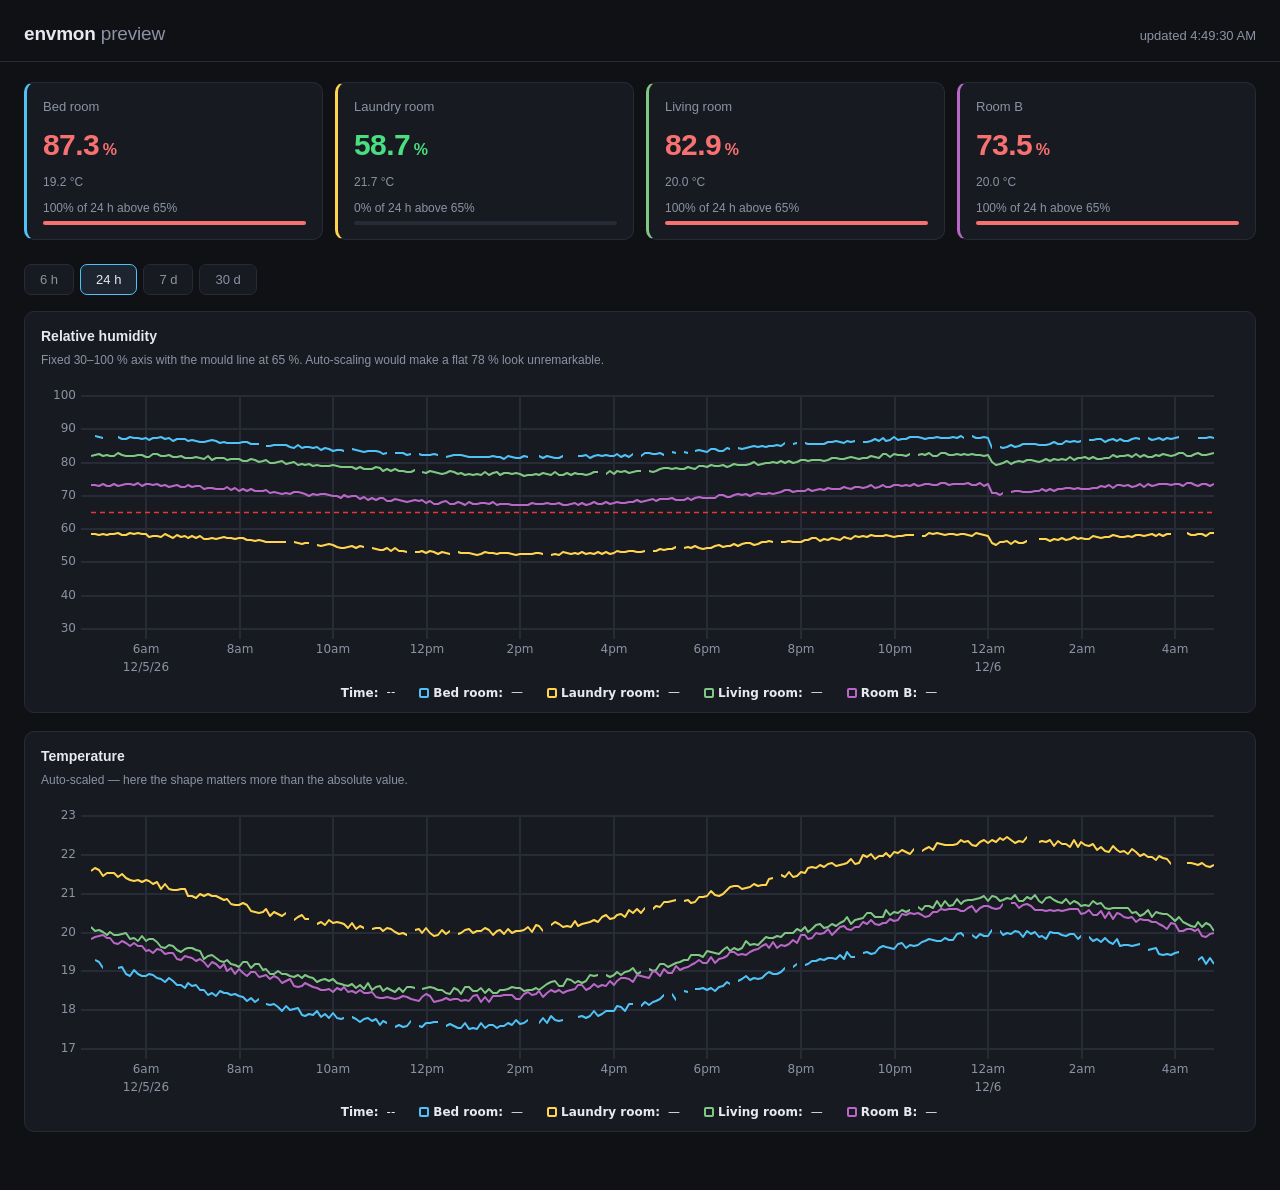
==== preview.html @ d64f8c2d "envmon dashboard: live humidity view built around the mould line Reads the reading_5m view from Supa" ====
<!doctype html>
<html lang="en">
<head>
<meta charset="utf-8">
<meta name="viewport" content="width=device-width, initial-scale=1">
<title>envmon — preview</title>
<link rel="stylesheet" href="vendor/uPlot.min.css">
<link rel="stylesheet" href="style.css">
</head>
<body>
<header>
  <h1>envmon <span style="color:var(--muted);font-weight:400">preview</span></h1>
  <span id="status">connecting…</span>
</header>
<main>
  <div id="cards"></div>
  <div id="ranges" role="group" aria-label="Time range"></div>
  <div id="error" hidden></div>
  <div id="empty" hidden>No readings in this range.</div>
  <section class="chart-panel" id="panel-rh">
    <h2>Relative humidity</h2>
    <p class="note">Fixed 30–100 % axis with the mould line at <span id="thr">65</span> %.
       Auto-scaling would make a flat 78 % look unremarkable.</p>
    <div id="chart-rh"></div>
  </section>
  <section class="chart-panel" id="panel-t">
    <h2>Temperature</h2>
    <p class="note">Auto-scaled — here the shape matters more than the absolute value.</p>
    <div id="chart-t"></div>
  </section>
</main>

<script src="vendor/uPlot.iife.min.js"></script>
<script>
/* Offline preview: stubs the Supabase call with synthetic readings so the
 * layout, thresholds and gap handling can be worked on without a token or a
 * live database. Shapes mirror what the real deployment produces, including a
 * sensor that drops buckets. */
window.ENVMON_CONFIG = { supabaseUrl: 'http://preview', token: 'preview', humidityThreshold: 65 };

const ROOMS = [
  { mac: 'A4:C1:38:5C:15:F1', label: 'Bed room',     rh: 84, t: 18.7, drop: 0.35 },
  { mac: 'A4:C1:38:DE:38:9B', label: 'Living room',  rh: 79, t: 19.6, drop: 0.02 },
  { mac: 'A4:C1:38:1A:8C:9A', label: 'Room B',       rh: 70, t: 19.4, drop: 0.02 },
  { mac: 'A4:C1:38:1C:ED:5C', label: 'Laundry room', rh: 55, t: 21.1, drop: 0.15 },
];

window.fetch = async (url) => {
  const hours = /gte\.([^&]+)/.exec(url);
  const since = hours ? Date.parse(decodeURIComponent(hours[1])) : Date.now() - 864e5;
  const step = 5 * 60e3;
  const rows = [];
  for (let t = since; t <= Date.now(); t += step) {
    const phase = (t / 36e5) % 24;
    for (const r of ROOMS) {
      if (Math.random() < r.drop * 0.3) continue;      // a missed bucket
      rows.push({
        bucket: new Date(t).toISOString(),
        mac: r.mac,
        label: r.label,
        humid: +(r.rh + Math.sin(phase / 3) * 3 + Math.random()).toFixed(2),
        temp_c: +(r.t + Math.cos(phase / 4) * 1.2 + Math.random() * 0.2).toFixed(2),
      });
    }
  }
  return { ok: true, status: 200, json: async () => rows, text: async () => '' };
};
</script>
<script src="app.js"></script>
</body>
</html>
---- vendor/uPlot.min.css ----
.uplot, .uplot *, .uplot *::before, .uplot *::after {box-sizing: border-box;}.uplot {font-family: system-ui, -apple-system, "Segoe UI", Roboto, "Helvetica Neue", Arial, "Noto Sans", sans-serif, "Apple Color Emoji", "Segoe UI Emoji", "Segoe UI Symbol", "Noto Color Emoji";line-height: 1.5;width: min-content;}.u-title {text-align: center;font-size: 18px;font-weight: bold;}.u-wrap {position: relative;user-select: none;}.u-over, .u-under {position: absolute;}.u-under {overflow: hidden;}.uplot canvas {display: block;position: relative;width: 100%;height: 100%;}.u-axis {position: absolute;}.u-legend {font-size: 14px;margin: auto;text-align: center;}.u-inline {display: block;}.u-inline * {display: inline-block;}.u-inline tr {margin-right: 16px;}.u-legend th {font-weight: 600;}.u-legend th > * {vertical-align: middle;display: inline-block;}.u-legend .u-marker {width: 1em;height: 1em;margin-right: 4px;background-clip: padding-box !important;}.u-inline.u-live th::after {content: ":";vertical-align: middle;}.u-inline:not(.u-live) .u-value {display: none;}.u-series > * {padding: 4px;}.u-series th {cursor: pointer;}.u-legend .u-off > * {opacity: 0.3;}.u-select {background: rgba(0,0,0,0.07);position: absolute;pointer-events: none;}.u-cursor-x, .u-cursor-y {position: absolute;left: 0;top: 0;pointer-events: none;will-change: transform;}.u-hz .u-cursor-x, .u-vt .u-cursor-y {height: 100%;border-right: 1px dashed #607D8B;}.u-hz .u-cursor-y, .u-vt .u-cursor-x {width: 100%;border-bottom: 1px dashed #607D8B;}.u-cursor-pt {position: absolute;top: 0;left: 0;border-radius: 50%;border: 0 solid;pointer-events: none;will-change: transform;/*this has to be !important since we set inline "background" shorthand */background-clip: padding-box !important;}.u-axis.u-off, .u-select.u-off, .u-cursor-x.u-off, .u-cursor-y.u-off, .u-cursor-pt.u-off {display: none;}
---- style.css ----
:root {
  --bg: #0f1115;
  --panel: #171a21;
  --line: #262b36;
  --text: #e6e9ef;
  --muted: #8b93a3;
  --ok: #4ade80;
  --warn: #fbbf24;
  --bad: #f87171;
  --accent: #4fc3f7;
}

* { box-sizing: border-box; }

body {
  margin: 0;
  background: var(--bg);
  color: var(--text);
  font: 15px/1.5 -apple-system, BlinkMacSystemFont, "Segoe UI", Roboto, sans-serif;
}

header {
  display: flex;
  align-items: baseline;
  gap: 16px;
  flex-wrap: wrap;
  padding: 20px 24px 12px;
  border-bottom: 1px solid var(--line);
}
header h1 { margin: 0; font-size: 19px; font-weight: 600; letter-spacing: -0.01em; }
#status { color: var(--muted); font-size: 13px; margin-left: auto; }
#status.stale { color: var(--warn); }
#status.error { color: var(--bad); }

main { padding: 20px 24px 40px; max-width: 1400px; margin: 0 auto; }

/* Room cards ------------------------------------------------------------- */
#cards {
  display: grid;
  grid-template-columns: repeat(auto-fit, minmax(210px, 1fr));
  gap: 12px;
  margin-bottom: 24px;
}
.card {
  background: var(--panel);
  border: 1px solid var(--line);
  border-left: 3px solid var(--seriescolor, var(--accent));
  border-radius: 10px;
  padding: 14px 16px;
}
.card .name { font-size: 13px; color: var(--muted); margin-bottom: 6px; }
.card .rh { font-size: 30px; font-weight: 650; letter-spacing: -0.02em; }
.card .rh.ok { color: var(--ok); }
.card .rh.warn { color: var(--warn); }
.card .rh.bad { color: var(--bad); }
.card .meta { font-size: 12px; color: var(--muted); margin-top: 6px; }
.card .exposure { font-size: 12px; margin-top: 8px; color: var(--muted); }
.card .bar {
  height: 4px; border-radius: 2px; background: var(--line);
  margin-top: 4px; overflow: hidden;
}
.card .bar > span { display: block; height: 100%; background: var(--bad); }

/* Controls --------------------------------------------------------------- */
#ranges { display: flex; gap: 6px; margin-bottom: 16px; flex-wrap: wrap; }
#ranges button {
  background: var(--panel); color: var(--muted);
  border: 1px solid var(--line); border-radius: 7px;
  padding: 7px 15px; font-size: 13px; cursor: pointer;
}
#ranges button:hover { color: var(--text); }
#ranges button[aria-pressed="true"] {
  color: var(--text); border-color: var(--accent); background: #1d2531;
}

/* Charts ----------------------------------------------------------------- */
.chart-panel {
  background: var(--panel);
  border: 1px solid var(--line);
  border-radius: 10px;
  padding: 14px 16px 6px;
  margin-bottom: 18px;
}
.chart-panel h2 {
  margin: 0 0 4px; font-size: 14px; font-weight: 600;
}
.chart-panel p.note { margin: 0 0 10px; font-size: 12px; color: var(--muted); }

.u-legend { font-size: 12px; }
.u-legend .u-marker { width: 10px; height: 10px; border-radius: 2px; }

#empty, #error {
  padding: 40px; text-align: center; color: var(--muted);
  border: 1px dashed var(--line); border-radius: 10px;
}
#error { color: var(--bad); border-color: #45252b; white-space: pre-wrap; text-align: left; }
[hidden] { display: none !important; }
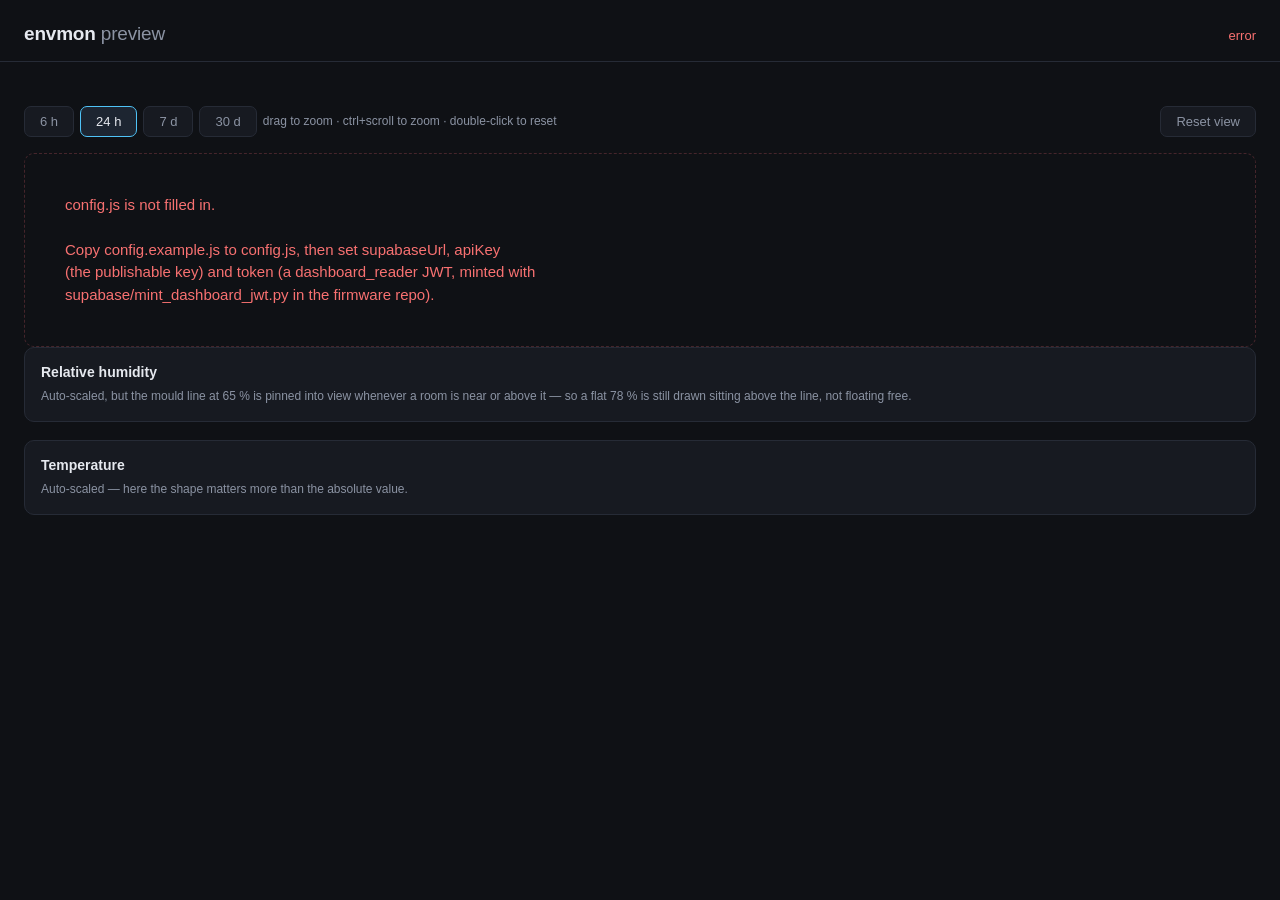
==== commit da1c353f: "Auto-scale every y axis, with a floor on how far it can close in The fixed 30-100 % humidity axis ma" ====
--- a/preview.html
+++ b/preview.html
@@ -19,8 +19,9 @@
   <div id="empty" hidden>No readings in this range.</div>
   <section class="chart-panel" id="panel-rh">
     <h2>Relative humidity</h2>
-    <p class="note">Fixed 30–100 % axis with the mould line at <span id="thr">65</span> %.
-       Auto-scaling would make a flat 78 % look unremarkable.</p>
+    <p class="note">Auto-scaled, but the mould line at <span id="thr">65</span> % is pinned
+       into view whenever a room is near or above it — so a flat 78 % is still
+       drawn sitting above the line, not floating free.</p>
     <div id="chart-rh"></div>
   </section>
   <section class="chart-panel" id="panel-t">
--- a/style.css
+++ b/style.css
@@ -37,7 +37,7 @@
 /* Room cards ------------------------------------------------------------- */
 #cards {
   display: grid;
-  grid-template-columns: repeat(auto-fit, minmax(210px, 1fr));
+  grid-template-columns: repeat(auto-fit, minmax(240px, 1fr));
   gap: 12px;
   margin-bottom: 24px;
 }
@@ -47,22 +47,32 @@
   border-left: 3px solid var(--seriescolor, var(--accent));
   border-radius: 10px;
   padding: 14px 16px;
+  text-align: left;
+  font: inherit;
+  color: inherit;
+  cursor: pointer;
+  transition: opacity .12s, border-color .12s;
 }
-.card .name { font-size: 13px; color: var(--muted); margin-bottom: 6px; }
-.card .rh { font-size: 30px; font-weight: 650; letter-spacing: -0.02em; }
-.card .rh.ok { color: var(--ok); }
-.card .rh.warn { color: var(--warn); }
-.card .rh.bad { color: var(--bad); }
-.card .meta { font-size: 12px; color: var(--muted); margin-top: 6px; }
-.card .exposure { font-size: 12px; margin-top: 8px; color: var(--muted); }
-.card .bar {
-  height: 4px; border-radius: 2px; background: var(--line);
-  margin-top: 4px; overflow: hidden;
-}
-.card .bar > span { display: block; height: 100%; background: var(--bad); }
+.card:hover { border-color: var(--seriescolor, var(--accent)); }
+.card.muted { opacity: .38; }
+.card .name { font-size: 13px; color: var(--muted); margin-bottom: 8px; }
+
+/* Humidity and temperature carry the same weight. Damp is the reason this
+ * exists, but the two only mean anything together: the same moisture reads as
+ * a different RH in a colder room, so shrinking one of them hides half the
+ * story. Colour still does the flagging, size does not. */
+.card .readings { display: flex; gap: 14px; }
+.card .reading { flex: 1 1 0; min-width: 0; }
+.card .value { font-size: 27px; font-weight: 650; letter-spacing: -0.02em; }
+.card .unit { font-size: 15px; font-weight: 500; margin-left: 2px; }
+.card .value.ok { color: var(--ok); }
+.card .value.warn { color: var(--warn); }
+.card .value.bad { color: var(--bad); }
+.card .value.temp { color: var(--text); }
+.card .rlabel { font-size: 11px; color: var(--muted); margin-top: 3px; }
 
 /* Controls --------------------------------------------------------------- */
-#ranges { display: flex; gap: 6px; margin-bottom: 16px; flex-wrap: wrap; }
+#ranges { display: flex; gap: 6px; margin-bottom: 16px; flex-wrap: wrap; align-items: center; }
 #ranges button {
   background: var(--panel); color: var(--muted);
   border: 1px solid var(--line); border-radius: 7px;
@@ -71,6 +81,30 @@
 #ranges button:hover { color: var(--text); }
 #ranges button[aria-pressed="true"] {
   color: var(--text); border-color: var(--accent); background: #1d2531;
+}
+#ranges button.ghost { margin-left: auto; }
+/* Sits directly after the range buttons; .ghost's auto margin takes the rest
+ * of the row, so this needs no margin of its own. */
+#ranges .hint { font-size: 12px; color: var(--muted); }
+.card .batt { font-size: 11px; color: var(--muted); margin-top: 10px; }
+
+/* Companion cursor: the same clock time 24 h earlier. Dotted so it never reads
+ * as the live crosshair, and pointer-events:none so it cannot eat the mouse. */
+.u-companion {
+  position: absolute;
+  top: 0;
+  height: 100%;
+  border-left: 1px dotted #7f8899;
+  pointer-events: none;
+  display: none;
+}
+.u-companion-tag {
+  position: absolute;
+  top: 2px;
+  left: 3px;
+  font-size: 10px;
+  color: #7f8899;
+  white-space: nowrap;
 }
 
 /* Charts ----------------------------------------------------------------- */
@@ -95,3 +129,8 @@
 }
 #error { color: var(--bad); border-color: #45252b; white-space: pre-wrap; text-align: left; }
 [hidden] { display: none !important; }
+
+/* uPlot's legend is a control here, not a caption. */
+.u-legend .u-series { cursor: pointer; }
+.u-legend .u-series.u-off { opacity: .4; }
+.u-over { touch-action: none; }
